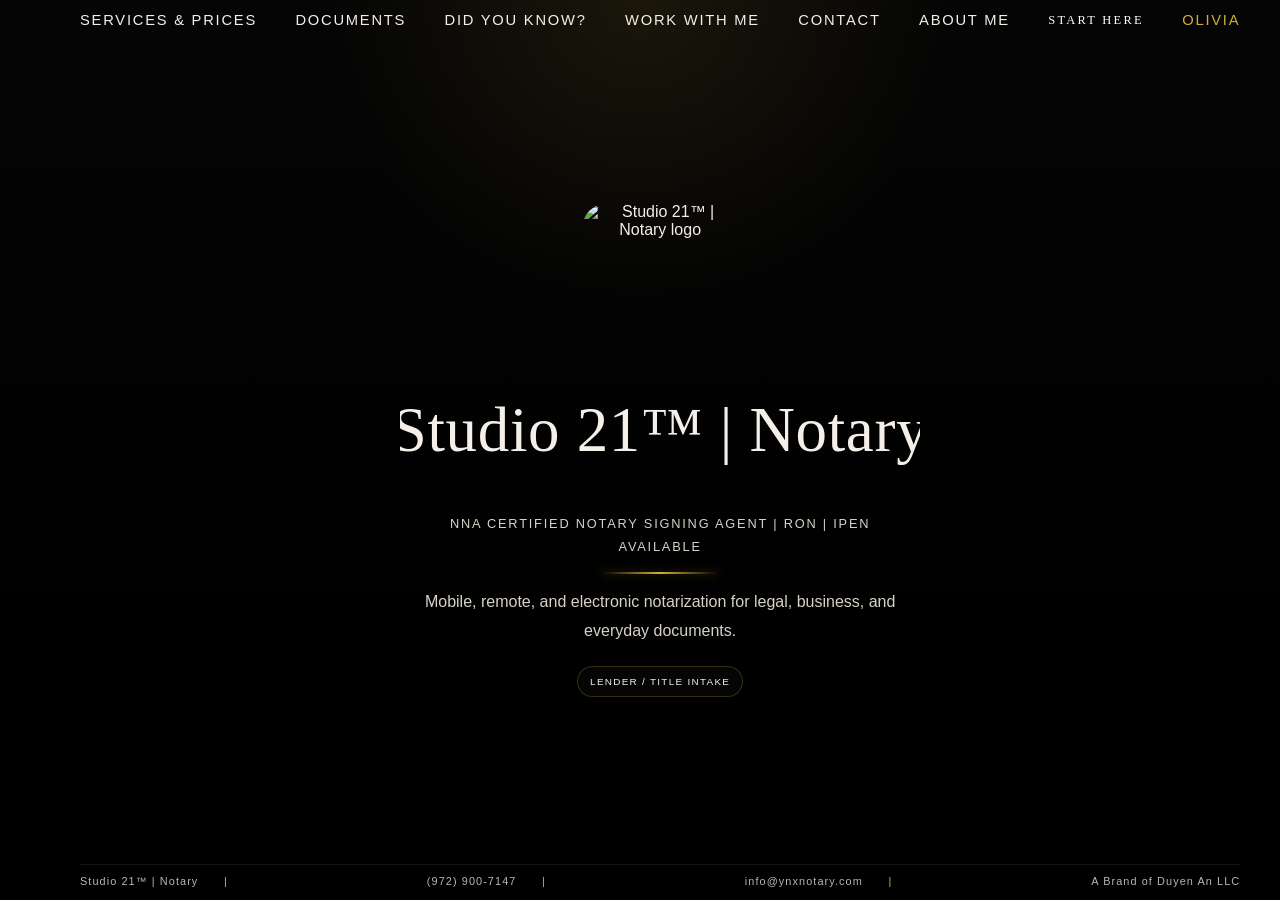
==== index.html @ adf969b1 "Update notary footer brand name" ====
﻿<!doctype html>
<html lang="en">
  <head>
    <meta charset="UTF-8" />
    <meta name="viewport" content="width=device-width, initial-scale=1.0" />
    <title>Studio 21&trade; | Notary</title>
    <meta
      name="description"
      content="Mobile, remote, and electronic notarization with polished signing support for clients, lenders, and title teams."
    />
    <link rel="stylesheet" href="styles.css" />
  </head>
  <body class="home-page">
    <div class="shell">
      <header class="topbar">
        <nav class="nav">
          <a href="services.html">Services & Prices</a>
          <a href="documents.html">Documents</a>
          <a href="did-you-know.html">Did You Know?</a>
          <a href="work-with-me.html">Work With Me</a>
          <a href="contact.html">Contact</a>
          <a href="about.html">About Me</a>
          <span class="nav-start-prompt">Start Here</span>
          <a class="nav-olivia" href="promo.html">Olivia</a>
        </nav></header>

      <main class="hero">
        <img class="brand-mark" src="logo.jpg" alt="Studio 21&trade; | Notary logo" />
        <section class="hero-copy">
          <img class="notary-wordmark" src="notary-studio-wordmark.svg" alt="Studio 21 trademark Notary" />
          <h1 class="sr-only">Studio 21&trade; | Notary</h1>
          <p class="subhead">NNA Certified Notary Signing Agent | RON | IPEN Available</p>
          <div class="divider"></div>
          <p class="intro-copy">
            Mobile, remote, and electronic notarization for legal, business, and everyday documents.
          </p>
          <div class="cta-row">
            <a class="cta" href="https://forms.gle/3WPpapCWvWPKJ8QJ6" target="_blank" rel="noreferrer">Lender / Title Intake</a>
          </div>
        </section>
      </main>

      <footer class="business-footer"><span>Studio 21&trade; | Notary</span><span>(972) 900-7147</span><span>info@ynxnotary.com</span><span>A Brand of Duyen An LLC</span></footer>
    </div>
  </body>
</html>
---- styles.css ----
:root {
  --bg: #040404;
  --panel: rgba(12, 12, 12, 0.92);
  --panel-soft: rgba(255, 255, 255, 0.02);
  --text: #f4efe8;
  --muted: #b8b0a4;
  --gold: #d4af37;
  --border: rgba(212, 175, 55, 0.24);
}

* {
  box-sizing: border-box;
}

html {
  scroll-behavior: smooth;
}

body {
  margin: 0;
  min-height: 100vh;
  font-family: Montserrat, Arial, sans-serif;
  color: var(--text);
  background:
    radial-gradient(circle at top, rgba(212, 175, 55, 0.1), transparent 28%),
    linear-gradient(180deg, #050505 0%, #000 72%);
}

a {
  color: inherit;
  text-decoration: none;
}

.shell {
  width: min(1120px, calc(100% - 40px));
  margin: 0 auto;
  padding: 28px 0 42px;
}

.home-page {
  height: 100vh;
  overflow: hidden;
}

.home-page .shell {
  height: 100vh;
  display: grid;
  grid-template-rows: auto 1fr auto;
  padding: 12px 0 12px;
}

.topbar {
  display: flex;
  justify-content: center;
  margin-bottom: 18px;
}

.nav {
  display: flex;
  flex-wrap: nowrap;
  justify-content: center;
  align-items: center;
  gap: clamp(22px, 3vw, 42px);
}

.nav-start-prompt {
  color: #fff;
  font-family: "Cinzel", Georgia, serif;
  font-size: 0.78rem;
  letter-spacing: 0.18em;
  text-transform: uppercase;
  white-space: nowrap;
  animation: startPromptGlow 5.5s ease-in-out infinite;
}

.pill,
.cta,
.card-cta {
  border: 1px solid var(--border);
  border-radius: 999px;
  padding: 9px 12px;
  font-size: 0.62rem;
  text-transform: uppercase;
  letter-spacing: 0.13em;
  color: var(--text);
  background: rgba(255, 255, 255, 0.02);
  transition: transform 0.2s ease, border-color 0.2s ease, color 0.2s ease;
}

.nav a {
  color: var(--text);
  font-size: 0.92rem;
  letter-spacing: 0.12em;
  text-transform: uppercase;
  white-space: nowrap;
  transition: color 0.35s ease;
}

.pill:hover,
.cta:hover,
.card-cta:hover {
  transform: translateY(-1px);
  border-color: rgba(212, 175, 55, 0.58);
  color: var(--gold);
}

.nav a:hover {
  color: var(--gold);
}

.nav a.nav-olivia {
  border: 0;
  background: transparent;
  color: var(--gold);
  box-shadow: none;
  animation: oliviaNavGlow 5.5s ease-in-out infinite;
}

.nav a.nav-olivia:hover {
  color: #f6efe6;
}

.hero {
  display: grid;
  gap: 16px;
  justify-items: center;
  text-align: center;
  align-content: center;
  padding: 0;
}

.brand-mark {
  width: 156px;
  height: 156px;
  object-fit: contain;
  border-radius: 26px;
  border: 0;
  background: transparent;
  padding: 0;
}

.notary-wordmark {
  display: block;
  width: min(520px, 86vw);
  height: auto;
}

.sr-only {
  position: absolute;
  width: 1px;
  height: 1px;
  padding: 0;
  margin: -1px;
  overflow: hidden;
  clip: rect(0, 0, 0, 0);
  white-space: nowrap;
  border: 0;
}

.eyebrow {
  margin: 0;
  color: var(--gold);
  font-size: 0.72rem;
  letter-spacing: 0.32em;
  text-transform: uppercase;
}

h1 {
  margin: 0;
  font-family: "Cinzel", Georgia, serif;
  font-size: clamp(2.8rem, 6vw, 5rem);
  font-weight: 400;
  line-height: 0.98;
  letter-spacing: 0.08em;
  color: var(--gold);
  text-transform: uppercase;
}

.subhead {
  margin: 0;
  font-size: 0.8rem;
  letter-spacing: 0.14em;
  text-transform: uppercase;
  color: var(--muted);
}

.divider {
  width: 118px;
  height: 2px;
  background: linear-gradient(90deg, transparent, var(--gold), transparent);
  box-shadow: 0 0 10px rgba(212, 175, 55, 0.35);
}

.hero-copy {
  display: grid;
  gap: 14px;
  justify-items: center;
}

.hero-copy p,
.intro-copy {
  margin: 0;
  color: #d7d1c8;
  line-height: 1.8;
  max-width: 60ch;
}

.cta-row,
.quick-links {
  display: flex;
  flex-wrap: wrap;
  justify-content: center;
  gap: 12px;
  margin-top: 6px;
}

.cta.primary {
  background: rgba(212, 175, 55, 0.14);
}

.cta.start {
  border-color: rgba(212, 175, 55, 0.72);
  background: rgba(212, 175, 55, 0.18);
  color: var(--gold);
  box-shadow: 0 0 18px rgba(212, 175, 55, 0.12);
}

.cards,
.grid-2,
.grid-3,
.stack {
  display: grid;
  gap: 18px;
}

.cards {
  grid-template-columns: repeat(auto-fit, minmax(220px, 1fr));
  margin-top: 30px;
  width: 100%;
}

.grid-2 {
  grid-template-columns: repeat(auto-fit, minmax(280px, 1fr));
}

.grid-3 {
  grid-template-columns: repeat(auto-fit, minmax(240px, 1fr));
}

.section {
  margin-top: 34px;
  padding: 28px;
  border: 1px solid rgba(255, 255, 255, 0.08);
  border-radius: 24px;
  background: var(--panel);
  box-shadow: 0 18px 42px rgba(0, 0, 0, 0.28);
}

.section h2,
.card h2,
.mini h3 {
  margin: 0 0 10px;
  font-family: "Cinzel", Georgia, serif;
  color: var(--gold);
  text-transform: uppercase;
  letter-spacing: 0.18em;
  font-weight: 500;
}

.section h2 {
  font-size: 1rem;
}

.section h3,
.card h3,
.mini h4 {
  margin: 0 0 8px;
  color: #efe8dd;
  font-size: 0.95rem;
  letter-spacing: 0.06em;
}

.section p,
.section li,
.card p,
.mini p,
.mini li,
.page-copy,
.page-copy li {
  color: var(--muted);
  line-height: 1.75;
}

.card,
.mini {
  border: 1px solid rgba(255, 255, 255, 0.08);
  border-radius: 20px;
  background: var(--panel-soft);
  padding: 22px;
}

.page-title {
  margin: 0 0 10px;
  text-align: center;
  font-family: "Cinzel", Georgia, serif;
  color: var(--gold);
  text-transform: uppercase;
  letter-spacing: 0.18em;
  font-size: clamp(1.8rem, 4vw, 3rem);
  font-weight: 500;
}

.page-subtitle {
  margin: 0;
  text-align: center;
  color: var(--muted);
  letter-spacing: 0.14em;
  text-transform: uppercase;
  font-size: 0.82rem;
}

.page-copy {
  max-width: 940px;
  margin: 0 auto;
}

.note {
  color: #d7d1c8;
  font-style: italic;
}

.split-toggle {
  display: flex;
  justify-content: center;
  align-items: center;
  gap: 12px;
  margin-bottom: 18px;
  flex-wrap: wrap;
}

.toggle-link {
  color: var(--muted);
  text-transform: uppercase;
  letter-spacing: 0.16em;
  font-size: 0.88rem;
}

.toggle-link.active {
  color: var(--gold);
  text-decoration: underline;
}

.center-list {
  list-style: none;
  padding-left: 0;
  text-align: center;
}

.callout-line {
  color: #d7d1c8;
}

.back-link {
  position: fixed;
  top: 24px;
  left: 24px;
  z-index: 5;
  color: rgba(244, 239, 232, 0.68);
  font-size: 0.72rem;
  letter-spacing: 0.24em;
  text-transform: uppercase;
}

.promo-page-body,
.olivia-page-body {
  min-height: 100vh;
  overflow-x: hidden;
}

.promo-gate-page {
  min-height: 100vh;
  display: grid;
  place-items: center;
  padding: 32px;
  background:
    radial-gradient(circle at 50% 25%, rgba(255, 182, 213, 0.22), transparent 34%),
    linear-gradient(135deg, #16080f, #050505 62%);
}

.promo-gate-card {
  width: min(560px, 100%);
  padding: clamp(28px, 5vw, 48px);
  border: 1px solid rgba(255, 255, 255, 0.1);
  border-radius: 28px;
  background: rgba(10, 10, 10, 0.76);
  box-shadow: 0 30px 90px rgba(0, 0, 0, 0.45);
  text-align: center;
  backdrop-filter: blur(18px);
}

.promo-gate-card h1 {
  font-size: clamp(2.4rem, 8vw, 4.8rem);
}

.promo-gate-card p {
  color: var(--muted);
  line-height: 1.7;
}

.promo-form {
  display: grid;
  gap: 12px;
  margin-top: 26px;
}

.promo-form input {
  width: 100%;
  border: 1px solid rgba(255, 255, 255, 0.18);
  border-radius: 999px;
  padding: 15px 18px;
  background: rgba(255, 255, 255, 0.06);
  color: var(--text);
  font-size: 1rem;
  text-align: center;
  outline: none;
}

.promo-form button {
  border: 1px solid rgba(212, 175, 55, 0.4);
  border-radius: 999px;
  padding: 15px 20px;
  background: rgba(212, 175, 55, 0.18);
  color: var(--text);
  font-size: 0.78rem;
  letter-spacing: 0.18em;
  text-transform: uppercase;
  cursor: pointer;
}

.promo-message {
  min-height: 28px;
  margin: 18px 0 0;
  color: #ffdbe8 !important;
}

.olivia-landing {
  position: relative;
  min-height: 100vh;
  overflow: hidden;
  display: grid;
  align-content: center;
  gap: 24px;
  padding: 9vh 24px;
  background:
    radial-gradient(circle at 22% 16%, rgba(255, 182, 213, 0.38), transparent 22%),
    radial-gradient(circle at 78% 12%, rgba(186, 245, 224, 0.26), transparent 24%),
    linear-gradient(135deg, #fff6fb, #ffffff 48%, #effaf5);
  color: #181114;
}

.olivia-glitter-field {
  position: fixed;
  inset: 0;
  overflow: hidden;
  pointer-events: none;
  z-index: 6;
  mix-blend-mode: normal;
}

.glitter-curtain,
.glitter-curtain-alt {
  position: absolute;
  inset: -10%;
  opacity: 0;
  background:
    radial-gradient(circle at 12% 18%, rgba(255, 238, 170, 0.9) 0 2px, transparent 3px),
    radial-gradient(circle at 22% 74%, rgba(255, 182, 213, 0.8) 0 2px, transparent 3px),
    radial-gradient(circle at 34% 42%, rgba(215, 255, 242, 0.75) 0 2px, transparent 3px),
    radial-gradient(circle at 48% 20%, rgba(255, 238, 170, 0.85) 0 2px, transparent 3px),
    radial-gradient(circle at 63% 68%, rgba(255, 182, 213, 0.8) 0 2px, transparent 3px),
    radial-gradient(circle at 76% 34%, rgba(255, 238, 170, 0.8) 0 2px, transparent 3px),
    radial-gradient(circle at 90% 82%, rgba(215, 255, 242, 0.7) 0 2px, transparent 3px);
  background-size: 220px 220px;
  filter: drop-shadow(0 0 10px rgba(255, 238, 170, 0.65));
  animation: glitterCurtain 6.5s ease-in-out both;
}

.glitter-curtain-alt {
  background-size: 170px 170px;
  animation-delay: 0.35s;
  animation-duration: 7.5s;
  transform: rotate(8deg);
}

.fairy-sweep {
  position: absolute;
  left: -16vw;
  top: 54vh;
  z-index: 8;
  width: 220px;
  height: 220px;
  display: grid;
  place-items: center;
  border-radius: 50%;
  color: #fff7c8;
  font-size: 9rem;
  text-shadow:
    0 0 20px rgba(255, 238, 170, 0.95),
    0 0 56px rgba(255, 182, 213, 0.82);
  animation: fairySweep 3.2s ease-in-out both;
}

.fairy-sweep::after {
  content: "";
  position: absolute;
  right: 55%;
  width: 72vw;
  height: 90px;
  border-radius: 999px;
  background: linear-gradient(90deg, transparent, rgba(255, 238, 170, 0.82), rgba(255, 182, 213, 0.44));
  filter: blur(16px);
}

.dust {
  position: absolute;
  z-index: 9;
  width: 24px;
  height: 24px;
  border-radius: 999px;
  background: #fff3a8;
  box-shadow:
    0 0 18px rgba(255, 255, 255, 0.95),
    0 0 34px rgba(255, 238, 170, 0.92),
    0 0 68px rgba(255, 182, 213, 0.82);
  opacity: 0;
  animation: glitterBurst 4.2s ease-out both;
}

.dust:nth-child(3n) {
  background: #ffc8dc;
}

.dust:nth-child(4n) {
  background: #d7fff2;
}

.dust:nth-child(5n) {
  width: 34px;
  height: 34px;
  clip-path: polygon(50% 0, 62% 36%, 100% 50%, 62% 64%, 50% 100%, 38% 64%, 0 50%, 38% 36%);
}

.dust-1 { left: 50%; top: 48%; --x: -38vw; --y: -31vh; animation-delay: 0.18s; }
.dust-2 { left: 50%; top: 48%; --x: -24vw; --y: -42vh; animation-delay: 0.21s; }
.dust-3 { left: 50%; top: 48%; --x: -8vw; --y: -36vh; animation-delay: 0.24s; }
.dust-4 { left: 50%; top: 48%; --x: 14vw; --y: -40vh; animation-delay: 0.27s; }
.dust-5 { left: 50%; top: 48%; --x: 34vw; --y: -26vh; animation-delay: 0.3s; }
.dust-6 { left: 50%; top: 48%; --x: 42vw; --y: -6vh; animation-delay: 0.33s; }
.dust-7 { left: 50%; top: 48%; --x: 30vw; --y: 20vh; animation-delay: 0.36s; }
.dust-8 { left: 50%; top: 48%; --x: 8vw; --y: 34vh; animation-delay: 0.39s; }
.dust-9 { left: 50%; top: 48%; --x: -18vw; --y: 30vh; animation-delay: 0.42s; }
.dust-10 { left: 50%; top: 48%; --x: -38vw; --y: 12vh; animation-delay: 0.45s; }
.dust-11 { left: 20%; top: -8%; --x: 10vw; --y: 112vh; animation-delay: 0.8s; animation-duration: 7s; }
.dust-12 { left: 34%; top: -8%; --x: -4vw; --y: 115vh; animation-delay: 1.1s; animation-duration: 7.6s; }
.dust-13 { left: 52%; top: -8%; --x: 8vw; --y: 118vh; animation-delay: 0.95s; animation-duration: 7.2s; }
.dust-14 { left: 68%; top: -8%; --x: -8vw; --y: 116vh; animation-delay: 1.3s; animation-duration: 8s; }
.dust-15 { left: 82%; top: -8%; --x: 4vw; --y: 120vh; animation-delay: 1.5s; animation-duration: 8.2s; }
.dust-16 { left: 8%; top: -8%; --x: 14vw; --y: 114vh; animation-delay: 1.7s; animation-duration: 8.5s; }
.dust-17 { left: 50%; top: 48%; --x: -46vw; --y: -2vh; animation-delay: 0.48s; }
.dust-18 { left: 50%; top: 48%; --x: -30vw; --y: -18vh; animation-delay: 0.51s; }
.dust-19 { left: 50%; top: 48%; --x: -14vw; --y: -8vh; animation-delay: 0.54s; }
.dust-20 { left: 50%; top: 48%; --x: 2vw; --y: -24vh; animation-delay: 0.57s; }
.dust-21 { left: 50%; top: 48%; --x: 20vw; --y: -14vh; animation-delay: 0.6s; }
.dust-22 { left: 50%; top: 48%; --x: 44vw; --y: 16vh; animation-delay: 0.63s; }
.dust-23 { left: 50%; top: 48%; --x: 22vw; --y: 40vh; animation-delay: 0.66s; }
.dust-24 { left: 50%; top: 48%; --x: -4vw; --y: 46vh; animation-delay: 0.69s; }
.dust-25 { left: 50%; top: 48%; --x: -28vw; --y: 44vh; animation-delay: 0.72s; }
.dust-26 { left: 50%; top: 48%; --x: -50vw; --y: 28vh; animation-delay: 0.75s; }
.dust-27 { left: 14%; top: -8%; --x: 20vw; --y: 116vh; animation-delay: 2s; animation-duration: 9s; }
.dust-28 { left: 28%; top: -8%; --x: 10vw; --y: 118vh; animation-delay: 2.2s; animation-duration: 9.2s; }
.dust-29 { left: 42%; top: -8%; --x: -8vw; --y: 120vh; animation-delay: 2.4s; animation-duration: 9.4s; }
.dust-30 { left: 56%; top: -8%; --x: 12vw; --y: 122vh; animation-delay: 2.1s; animation-duration: 9.5s; }
.dust-31 { left: 70%; top: -8%; --x: -12vw; --y: 119vh; animation-delay: 2.35s; animation-duration: 9.7s; }
.dust-32 { left: 86%; top: -8%; --x: -20vw; --y: 116vh; animation-delay: 2.55s; animation-duration: 9.8s; }
.dust-33 { left: 6%; top: 35%; --x: 86vw; --y: -12vh; animation-delay: 1.1s; animation-duration: 6.8s; }
.dust-34 { left: 3%; top: 58%; --x: 92vw; --y: 16vh; animation-delay: 1.35s; animation-duration: 7.2s; }
.dust-35 { left: 95%; top: 26%; --x: -90vw; --y: 22vh; animation-delay: 1.6s; animation-duration: 7.4s; }
.dust-36 { left: 96%; top: 72%; --x: -88vw; --y: -20vh; animation-delay: 1.85s; animation-duration: 7.6s; }

.glitter-shard {
  position: fixed;
  left: 50%;
  top: 52%;
  z-index: 10;
  width: 52px;
  height: 18px;
  border-radius: 999px;
  background: linear-gradient(90deg, #fff, #ffe88f, #ffb8d0);
  box-shadow:
    0 0 24px rgba(255, 238, 170, 0.9),
    0 0 58px rgba(255, 182, 213, 0.72);
  opacity: 0;
  animation: shardThrow 2.5s ease-out both;
}

.shard-1 { --x: -44vw; --y: -34vh; --r: 220deg; animation-delay: 0.18s; }
.shard-2 { --x: -26vw; --y: -48vh; --r: 320deg; animation-delay: 0.22s; }
.shard-3 { --x: 2vw; --y: -44vh; --r: 180deg; animation-delay: 0.26s; }
.shard-4 { --x: 28vw; --y: -36vh; --r: 280deg; animation-delay: 0.3s; }
.shard-5 { --x: 48vw; --y: -8vh; --r: 210deg; animation-delay: 0.34s; }
.shard-6 { --x: 40vw; --y: 26vh; --r: 360deg; animation-delay: 0.38s; }
.shard-7 { --x: 8vw; --y: 42vh; --r: 260deg; animation-delay: 0.42s; }
.shard-8 { --x: -24vw; --y: 38vh; --r: 330deg; animation-delay: 0.46s; }
.shard-9 { --x: -50vw; --y: 14vh; --r: 230deg; animation-delay: 0.5s; }
.shard-10 { --x: 0vw; --y: 0vh; --r: 180deg; width: 90px; height: 90px; border-radius: 50%; animation-delay: 0.12s; }

.glitter-flash {
  position: fixed;
  inset: 0;
  z-index: 7;
  opacity: 0;
  background:
    radial-gradient(circle at 50% 50%, rgba(255, 255, 255, 0.72), transparent 18%),
    radial-gradient(circle at 50% 50%, rgba(255, 238, 170, 0.48), transparent 36%);
  animation: glitterFlash 1.45s ease-out both;
}

.olivia-card {
  position: relative;
  z-index: 1;
  width: min(980px, 100%);
  margin: 0 auto;
  padding: clamp(28px, 5vw, 58px);
  border: 1px solid rgba(255, 182, 213, 0.52);
  border-radius: 34px;
  background: rgba(255, 255, 255, 0.86);
  box-shadow: 0 28px 90px rgba(92, 34, 52, 0.18);
  text-align: center;
  backdrop-filter: blur(16px);
  animation: cardFloatIn 0.8s ease both;
}

.olivia-logo {
  width: min(150px, 38vw);
  height: auto;
  display: block;
  margin: 0 auto 20px;
  border-radius: 22px;
  box-shadow: 0 18px 38px rgba(92, 34, 52, 0.18);
}

.olivia-pill {
  display: inline-flex;
  margin: 0 0 18px;
  border-radius: 999px;
  padding: 10px 16px;
  background: #ffe5ef;
  color: #6f1736;
  font-size: 0.82rem;
  font-weight: 700;
}

.olivia-card h1 {
  max-width: 820px;
  margin: 0 auto;
  color: #1d1518;
  font-size: clamp(2.6rem, 7vw, 5.8rem);
  letter-spacing: -0.04em;
  line-height: 0.98;
  text-transform: none;
}

.olivia-copy {
  max-width: 760px;
  margin: 24px auto 0;
  color: #5f5559;
  font-size: clamp(1rem, 2vw, 1.24rem);
  line-height: 1.75;
}

.olivia-actions {
  display: grid;
  justify-content: center;
  justify-items: center;
  gap: 14px;
  margin-top: 34px;
}

.olivia-request-button {
  display: inline-flex;
  align-items: center;
  justify-content: center;
  min-width: min(100%, 390px);
  border: 0;
  border-radius: 999px;
  padding: 20px 34px;
  background:
    linear-gradient(135deg, #191316, #7d2449 52%, #191316);
  color: #fff;
  box-shadow:
    0 20px 46px rgba(125, 36, 73, 0.32),
    0 0 34px rgba(255, 182, 213, 0.38);
  font-size: clamp(0.98rem, 2.2vw, 1.2rem);
  font-weight: 800;
  letter-spacing: 0.14em;
  text-transform: uppercase;
  transition:
    transform 0.24s ease,
    box-shadow 0.24s ease,
    filter 0.24s ease;
}

.olivia-request-button:hover {
  transform: translateY(-3px) scale(1.02);
  filter: brightness(1.06);
  box-shadow:
    0 26px 58px rgba(125, 36, 73, 0.4),
    0 0 48px rgba(255, 182, 213, 0.5);
}

.olivia-secondary-link {
  color: rgba(33, 25, 28, 0.62);
  font-size: 0.76rem;
  font-weight: 700;
  letter-spacing: 0.16em;
  text-transform: uppercase;
  text-decoration: underline;
  text-decoration-color: rgba(125, 36, 73, 0.28);
  text-underline-offset: 5px;
}

.olivia-secondary-link:hover {
  color: #7d2449;
}

.olivia-note {
  max-width: 760px;
  margin: 28px auto 0;
  border: 1px solid rgba(170, 114, 35, 0.24);
  border-radius: 24px;
  padding: 16px 18px;
  background: #fff8df;
  color: #735927;
  line-height: 1.55;
}

.olivia-ideas {
  position: relative;
  z-index: 1;
  width: min(1120px, 100%);
  margin: 0 auto;
  display: grid;
  grid-template-columns: repeat(3, minmax(0, 1fr));
  gap: 18px;
}

.olivia-ideas article {
  border: 1px solid rgba(255, 182, 213, 0.42);
  border-radius: 24px;
  min-height: 178px;
  padding: 24px;
  background: rgba(255, 255, 255, 0.76);
  box-shadow: 0 16px 38px rgba(92, 34, 52, 0.1);
}

.olivia-ideas h2 {
  margin: 0 0 10px;
  color: #2a1f23;
  font-family: Georgia, serif;
  font-size: 1.15rem;
}

.olivia-ideas p {
  margin: 0;
  color: #665a5e;
  line-height: 1.6;
}

.olivia-choice-list {
  margin: 0;
  padding-left: 1.1rem;
  color: #665a5e;
  line-height: 1.7;
}

.olivia-footer {
  position: relative;
  z-index: 2;
  color: rgba(33, 25, 28, 0.62);
}

@keyframes fairySweep {
  0% {
    opacity: 0;
    transform: translate(0, 0) rotate(-18deg) scale(0.55);
  }
  18% {
    opacity: 1;
  }
  82% {
    opacity: 1;
  }
  100% {
    opacity: 0;
    transform: translate(128vw, -70vh) rotate(10deg) scale(1.35);
  }
}

@keyframes glitterBurst {
  0% {
    opacity: 0;
    transform: translate(0, 0) scale(0) rotate(0deg);
  }
  14% {
    opacity: 1;
    transform: translate(calc(var(--x) * 0.18), calc(var(--y) * 0.18)) scale(2.1) rotate(80deg);
  }
  42% {
    opacity: 1;
    transform: translate(calc(var(--x) * 0.72), calc(var(--y) * 0.72)) scale(1.35) rotate(220deg);
  }
  100% {
    opacity: 0;
    transform: translate(var(--x), var(--y)) scale(0.45) rotate(420deg);
  }
}

@keyframes shardThrow {
  0% {
    opacity: 0;
    transform: translate(0, 0) rotate(0deg) scale(0.1);
  }
  12% {
    opacity: 1;
    transform: translate(calc(var(--x) * 0.16), calc(var(--y) * 0.16)) rotate(60deg) scale(2.4);
  }
  52% {
    opacity: 1;
    transform: translate(calc(var(--x) * 0.72), calc(var(--y) * 0.72)) rotate(var(--r)) scale(1.2);
  }
  100% {
    opacity: 0;
    transform: translate(var(--x), var(--y)) rotate(var(--r)) scale(0.4);
  }
}

@keyframes glitterFlash {
  0% {
    opacity: 0;
    transform: scale(0.2);
  }
  18% {
    opacity: 0.9;
    transform: scale(1);
  }
  100% {
    opacity: 0;
    transform: scale(1.55);
  }
}

@keyframes glitterCurtain {
  0% {
    opacity: 0;
    transform: translateY(-8vh) scale(0.98);
  }
  16% {
    opacity: 1;
  }
  72% {
    opacity: 0.78;
  }
  100% {
    opacity: 0;
    transform: translateY(18vh) scale(1.04);
  }
}

@keyframes cardFloatIn {
  from {
    opacity: 0;
    transform: translateY(26px) scale(0.98);
  }
  to {
    opacity: 1;
    transform: translateY(0) scale(1);
  }
}

footer {
  margin-top: 10px;
  padding: 10px 0 0;
  border-top: 1px solid rgba(255, 255, 255, 0.08);
  color: rgba(244, 239, 232, 0.76);
  font-size: 0.68rem;
  text-align: center;
}

.business-footer {
  display: flex;
  flex-wrap: nowrap;
  justify-content: space-between;
  align-items: center;
  gap: 0;
  width: 100%;
  letter-spacing: 0.1em;
  color: rgba(244, 239, 232, 0.76);
  line-height: 1.2;
  white-space: nowrap;
}

.business-footer span:not(:last-child)::after {
  content: "|";
  margin: 0 clamp(12px, 2vw, 26px);
  color: var(--gold);
}

.scroll-rail {
  position: fixed;
  right: 18px;
  top: 50%;
  z-index: 30;
  display: grid;
  gap: 10px;
  transform: translateY(-50%);
}

.scroll-rail a {
  display: grid;
  place-items: center;
  width: 42px;
  height: 42px;
  border: 1px solid rgba(212, 175, 55, 0.35);
  border-radius: 999px;
  background: rgba(0, 0, 0, 0.46);
  color: #fff;
  font-size: 1.05rem;
  box-shadow: 0 0 18px rgba(212, 175, 55, 0.12);
  backdrop-filter: blur(10px);
}

.scroll-rail a:hover {
  border-color: rgba(255, 255, 255, 0.72);
  color: var(--gold);
}

.policy-table-wrap {
  overflow-x: auto;
  margin: 14px auto 16px;
}

.policy-table {
  width: 100%;
  min-width: 560px;
  border-collapse: collapse;
  text-align: left;
}

.policy-table th,
.policy-table td {
  border: 1px solid rgba(255, 255, 255, 0.12);
  padding: 12px 14px;
}

.policy-table th {
  color: var(--gold);
  background: rgba(255, 255, 255, 0.04);
  text-transform: uppercase;
  letter-spacing: 0.12em;
  font-size: 0.74rem;
}

.policy-table td {
  color: #d8d1c6;
}

.did-page .mini strong {
  color: #fff;
  text-shadow:
    0 0 10px rgba(255, 255, 255, 0.22),
    0 0 18px rgba(212, 175, 55, 0.22);
  animation: didStrongGlow 4.2s ease-in-out infinite;
}

.contact-card {
  text-align: center;
}

.contact-card a {
  color: #efe8dd;
}

.contact-form {
  display: grid;
  gap: 14px;
  max-width: 560px;
  margin: 18px auto 0;
}

.contact-form input,
.contact-form textarea {
  width: 100%;
  border: 1px solid rgba(212, 175, 55, 0.26);
  border-radius: 16px;
  padding: 14px 16px;
  background: rgba(255, 255, 255, 0.04);
  color: var(--text);
  font: inherit;
  outline: none;
}

.contact-form textarea {
  min-height: 150px;
  resize: vertical;
}

.contact-form input:focus,
.contact-form textarea:focus {
  border-color: rgba(212, 175, 55, 0.68);
  box-shadow: 0 0 0 3px rgba(212, 175, 55, 0.12);
}

.contact-form button {
  border: 1px solid rgba(212, 175, 55, 0.55);
  border-radius: 999px;
  padding: 14px 18px;
  background: rgba(212, 175, 55, 0.18);
  color: var(--text);
  font-weight: 700;
  letter-spacing: 0.16em;
  text-transform: uppercase;
  cursor: pointer;
}

.contact-actions {
  margin-top: 18px;
}

@keyframes oliviaNavGlow {
  0%,
  100% {
    color: var(--gold);
    text-shadow:
      0 0 10px rgba(212, 175, 55, 0.35),
      0 0 18px rgba(212, 175, 55, 0.18);
  }

  50% {
    color: #f4efe8;
    text-shadow: none;
  }
}

@keyframes startPromptGlow {
  0%,
  100% {
    color: rgba(244, 239, 232, 0.86);
    text-shadow: none;
  }

  50% {
    color: var(--gold);
    text-shadow:
      0 0 10px rgba(212, 175, 55, 0.34),
      0 0 18px rgba(212, 175, 55, 0.18);
  }
}

@keyframes didStrongGlow {
  0%,
  100% {
    color: #fff;
    text-shadow:
      0 0 8px rgba(255, 255, 255, 0.16),
      0 0 14px rgba(212, 175, 55, 0.12);
  }

  50% {
    color: #fff7d6;
    text-shadow:
      0 0 14px rgba(255, 255, 255, 0.32),
      0 0 28px rgba(212, 175, 55, 0.34);
  }
}

.help-page .page-title,
.help-page .section h2,
.help-page .mini h2,
.help-page .mini h3 {
  font-family: Montserrat, Arial, sans-serif !important;
  text-transform: uppercase !important;
  letter-spacing: 0.16em !important;
  line-height: 1.22 !important;
  color: #c9ad68 !important;
  font-weight: 600 !important;
}

.help-page .page-title {
  font-size: clamp(1.9rem, 4vw, 3.2rem) !important;
}

.help-page .mini h2 {
  font-size: clamp(1rem, 2vw, 1.28rem) !important;
}

.help-page .section > section:not(.mini) h2 {
  font-size: clamp(1.35rem, 3vw, 2.15rem) !important;
}

.help-page .mini p[style*="Starting"] {
  font-family: Montserrat, Arial, sans-serif !important;
  color: #c9ad68 !important;
  letter-spacing: 0.15em !important;
  font-size: 0.82rem !important;
}

@media (max-width: 940px) {
  .nav {
    flex-wrap: wrap;
    justify-content: center;
  }

  .business-footer {
    flex-wrap: wrap;
    white-space: normal;
  }

  .business-footer span::after {
    display: none;
  }
}

@media (max-width: 720px) {
  .shell {
    width: min(100% - 28px, 1120px);
    padding-top: 18px;
  }

  .home-page {
    height: auto;
    min-height: 100vh;
    overflow-y: auto;
  }

  .home-page .shell {
    min-height: 100vh;
    height: auto;
    grid-template-rows: auto auto auto;
    gap: 18px;
  }

  .nav {
    gap: 9px;
  }

  .pill,
  .cta,
  .card-cta {
    padding: 8px 10px;
    font-size: 0.58rem;
    letter-spacing: 0.1em;
  }

  .nav-start-prompt {
    text-align: center;
    font-size: 0.58rem;
  }

  .nav a {
    font-size: 0.52rem;
    letter-spacing: 0.08em;
  }

  .hero {
    gap: 12px;
    padding: 8px 0;
  }

  .brand-mark {
    width: 104px;
    height: 104px;
  }

  h1 {
    font-size: clamp(2.35rem, 15vw, 4rem);
  }

  .subhead {
    font-size: 0.68rem;
    line-height: 1.55;
  }

  .intro-copy {
    font-size: 0.88rem;
  }

  .section {
    margin-top: 20px;
    padding: 20px 16px;
    border-radius: 20px;
  }

  .mini,
  .card {
    padding: 18px;
    border-radius: 18px;
  }

  .business-footer {
    gap: 5px;
    font-size: 0.62rem;
    letter-spacing: 0.04em;
    line-height: 1.45;
  }

  .scroll-rail {
    right: 10px;
  }

  .scroll-rail a {
    width: 34px;
    height: 34px;
  }

  .contact-form input,
  .contact-form textarea {
    border-radius: 12px;
  }
}

@media (max-width: 920px) {
  .olivia-ideas {
    grid-template-columns: repeat(2, minmax(0, 1fr));
  }
}

@media (max-width: 620px) {
  .olivia-ideas {
    grid-template-columns: 1fr;
  }
}
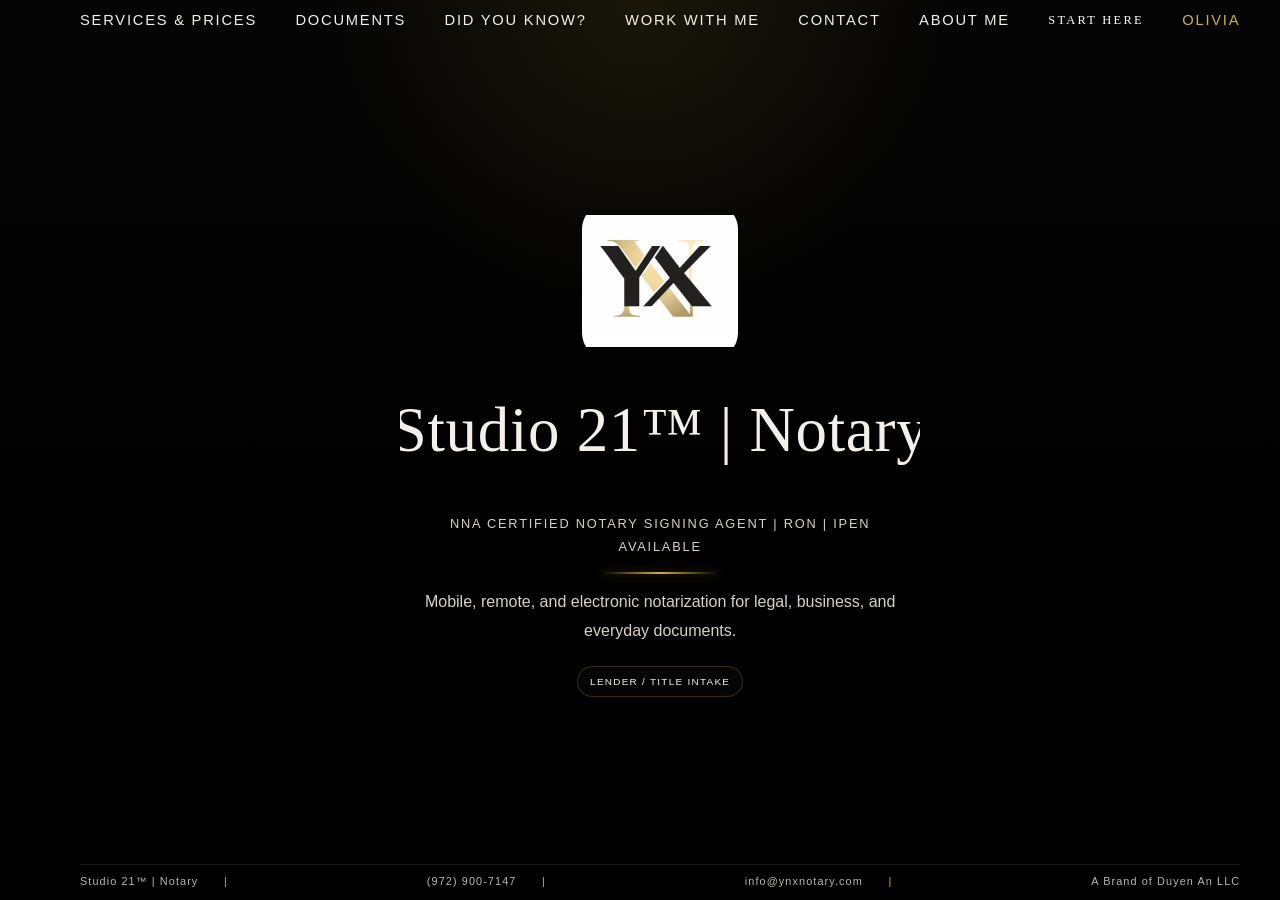
==== commit 7eeeb632: "Move notary site to Studio 21 subdomain" ====
--- a/index.html
+++ b/index.html
@@ -25,7 +25,7 @@
         </nav></header>
 
       <main class="hero">
-        <img class="brand-mark" src="logo.jpg" alt="Studio 21&trade; | Notary logo" />
+        <img class="brand-mark" src="logo2.jpg" alt="Studio 21&trade; | Notary logo" />
         <section class="hero-copy">
           <img class="notary-wordmark" src="notary-studio-wordmark.svg" alt="Studio 21 trademark Notary" />
           <h1 class="sr-only">Studio 21&trade; | Notary</h1>
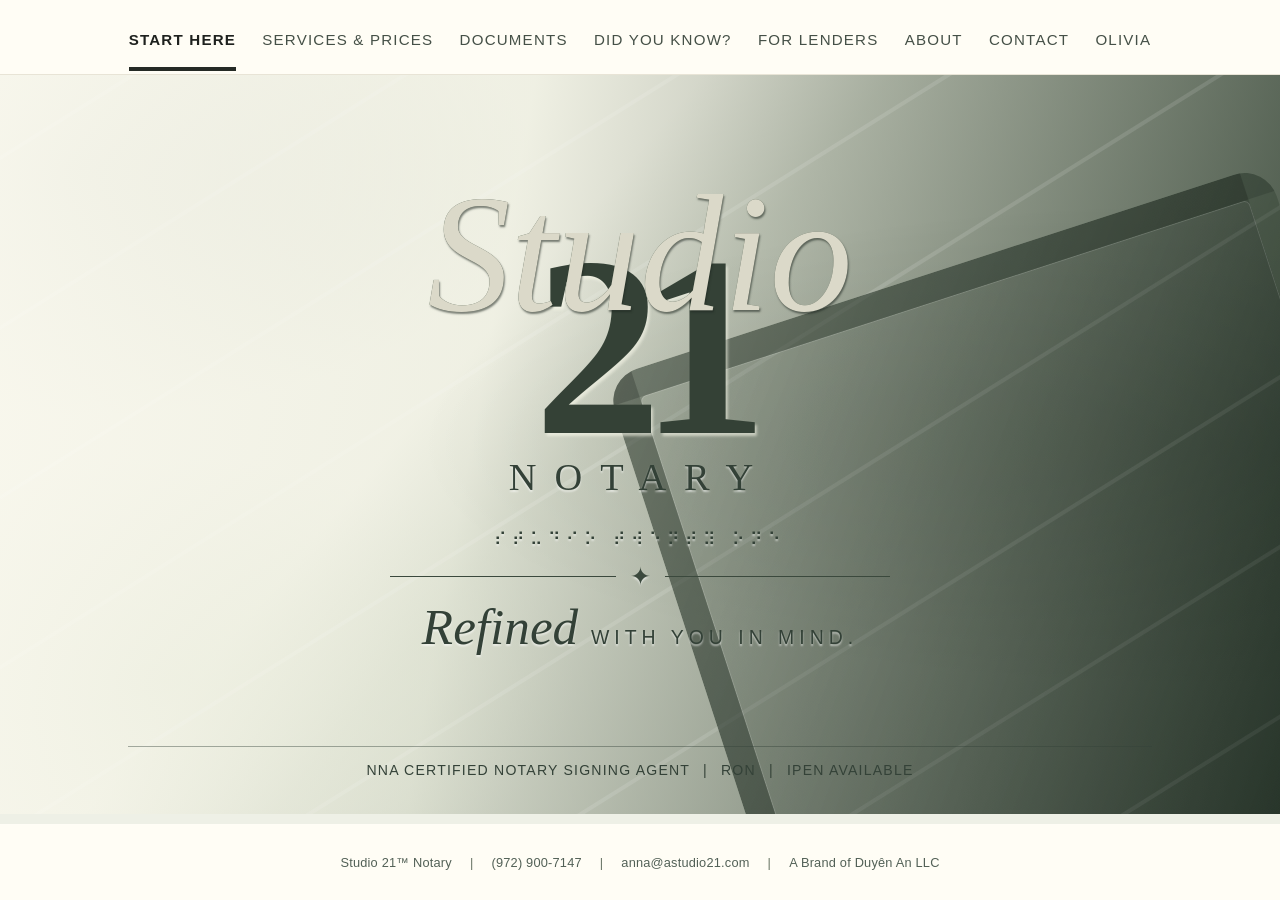
==== commit c8abcb05: "Match Notary landing to Studio 21 design" ====
--- a/index.html
+++ b/index.html
@@ -10,37 +10,33 @@
     />
     <link rel="stylesheet" href="styles.css" />
   </head>
-  <body class="home-page">
-    <div class="shell">
-      <header class="topbar">
-        <nav class="nav">
-          <a href="services.html">Services & Prices</a>
-          <a href="documents.html">Documents</a>
-          <a href="did-you-know.html">Did You Know?</a>
-          <a href="work-with-me.html">Work With Me</a>
-          <a href="contact.html">Contact</a>
-          <a href="about.html">About Me</a>
-          <span class="nav-start-prompt">Start Here</span>
-          <a class="nav-olivia" href="promo.html">Olivia</a>
-        </nav></header>
+  <body class="notary-landing">
+    <header class="notary-site-header">
+      <nav class="notary-nav" aria-label="Notary site navigation">
+        <a class="active" href="index.html">Start Here</a>
+        <a href="services.html">Services &amp; Prices</a>
+        <a href="documents.html">Documents</a>
+        <a href="did-you-know.html">Did You Know?</a>
+        <a href="work-with-me.html">For Lenders</a>
+        <a href="about.html">About</a>
+        <a href="contact.html">Contact</a>
+        <a href="olivia-experience.html">Olivia</a>
+      </nav>
+    </header>
 
-      <main class="hero">
-        <img class="brand-mark" src="logo2.jpg" alt="Studio 21&trade; | Notary logo" />
-        <section class="hero-copy">
-          <img class="notary-wordmark" src="notary-studio-wordmark.svg" alt="Studio 21 trademark Notary" />
-          <h1 class="sr-only">Studio 21&trade; | Notary</h1>
-          <p class="subhead">NNA Certified Notary Signing Agent | RON | IPEN Available</p>
-          <div class="divider"></div>
-          <p class="intro-copy">
-            Mobile, remote, and electronic notarization for legal, business, and everyday documents.
-          </p>
-          <div class="cta-row">
-            <a class="cta" href="https://forms.gle/3WPpapCWvWPKJ8QJ6" target="_blank" rel="noreferrer">Lender / Title Intake</a>
-          </div>
-        </section>
-      </main>
+    <main class="notary-hero">
+      <section class="notary-hero-mark" aria-label="Studio 21 Notary. Refined with you in mind.">
+        <p class="script-mark">Studio</p>
+        <p class="number-mark">21</p>
+        <p class="notary-mark">Notary</p>
+        <p class="braille-mark" aria-hidden="true">⠎⠞⠥⠙⠊⠕ ⠞⠺⠑⠝⠞⠽ ⠕⠝⠑</p>
+        <span class="hero-rule" aria-hidden="true">✦</span>
+        <p class="refined-mark">Refined <span>with you in mind.</span></p>
+        <h1 class="sr-only">Studio 21 Notary</h1>
+      </section>
+      <p class="notary-credentials">NNA Certified Notary Signing Agent <i>|</i> RON <i>|</i> IPEN Available</p>
+    </main>
 
-      <footer class="business-footer"><span>Studio 21&trade; | Notary</span><span>(972) 900-7147</span><span>info@ynxnotary.com</span><span>A Brand of Duyen An LLC</span></footer>
-    </div>
+    <footer class="notary-footer"><span>Studio 21™ Notary</span><i>|</i><span>(972) 900-7147</span><i>|</i><span>anna@astudio21.com</span><i>|</i><span>A Brand of Duyên An LLC</span></footer>
   </body>
 </html>
--- a/styles.css
+++ b/styles.css
@@ -1239,3 +1239,6 @@
     grid-template-columns: 1fr;
   }
 }
+
+/* Studio 21 Notary landing */
+.notary-landing{min-height:100vh;display:grid;grid-template-rows:auto 1fr auto;margin:0;background:#eef0e6;color:#324038;font-family:Arial,Helvetica,sans-serif;overflow:hidden}.notary-site-header{position:relative;z-index:2;background:#fffdf5;border-bottom:1px solid #e8e4d6}.notary-nav{display:flex;align-items:center;justify-content:center;gap:clamp(20px,2.05vw,36px);min-height:74px;padding:0 22px}.notary-nav a{position:relative;padding:27px 0 23px;color:#455047;font-size:clamp(11px,1.18vw,18px);font-weight:500;letter-spacing:1.2px;text-transform:uppercase;white-space:nowrap}.notary-nav a.active{color:#1e211e;font-weight:800}.notary-nav a.active::after{position:absolute;right:0;bottom:0;left:0;height:4px;background:#252a25;content:""}.notary-hero{position:relative;display:grid;min-height:0;place-items:center;overflow:hidden;background:linear-gradient(100deg,rgba(250,249,239,.92) 0%,rgba(242,244,232,.68) 38%,rgba(53,68,55,.77) 100%),radial-gradient(ellipse at 13% 82%,rgba(199,207,178,.68),transparent 26%),radial-gradient(ellipse at 6% 13%,rgba(86,102,79,.25),transparent 27%),linear-gradient(130deg,#e9e7d9 0 37%,#b2b9a4 47%,#465544 100%)}.notary-hero::before{position:absolute;inset:0;opacity:.37;background:repeating-linear-gradient(148deg,transparent 0 68px,rgba(255,255,255,.32) 69px 72px,transparent 73px 144px),radial-gradient(ellipse at 95% 50%,rgba(26,39,29,.42),transparent 46%);content:""}.notary-hero::after{position:absolute;right:-9vw;bottom:-18vh;width:50vw;height:74vh;transform:rotate(-18deg);border:28px solid rgba(45,57,46,.28);border-radius:34px;background:linear-gradient(130deg,rgba(72,88,72,.24),rgba(16,26,20,.5));box-shadow:inset 0 0 0 1px rgba(255,255,255,.14);content:""}.notary-hero-mark{position:relative;z-index:1;display:grid;justify-items:center;align-content:center;min-width:min(760px,88vw);padding-bottom:45px;color:#334137;text-align:center;text-shadow:0 2px 2px rgba(255,255,255,.56)}.script-mark{position:relative;z-index:2;margin:0 0 -70px;color:#dbd9c9;font-family:"Brush Script MT","Segoe Script",cursive;font-size:clamp(110px,13vw,232px);font-style:italic;line-height:.75;text-shadow:1px 2px 2px rgba(31,39,32,.56),0 0 0 #526052}.number-mark{margin:0;color:#344136;font-family:Didot,"Bodoni MT",Georgia,serif;font-size:clamp(190px,20vw,360px);font-weight:600;letter-spacing:-22px;line-height:.78;text-shadow:2px 3px 3px rgba(250,249,236,.58)}.notary-mark{margin:8px 0 0;font-family:Georgia,serif;font-size:clamp(29px,3vw,53px);letter-spacing:clamp(11px,1.4vw,24px);text-transform:uppercase}.braille-mark{margin:30px 0 12px;font-family:Arial,sans-serif;font-size:clamp(15px,1.35vw,23px);letter-spacing:6px}.hero-rule{display:flex;align-items:center;gap:14px;width:min(500px,65vw);color:#3b493d;font-size:25px}.hero-rule::before,.hero-rule::after{height:1px;flex:1;background:#3b493d;content:""}.refined-mark{margin:10px 0 0;font-family:"Brush Script MT","Segoe Script",cursive;font-size:clamp(34px,4vw,64px);font-style:italic;line-height:1}.refined-mark span{font-family:Arial,Helvetica,sans-serif;font-size:.38em;font-style:normal;font-weight:500;letter-spacing:5px;text-transform:uppercase}.notary-credentials{position:absolute;z-index:2;bottom:36px;left:10%;width:80%;margin:0;border-top:1px solid rgba(52,64,56,.42);padding-top:15px;color:#344238;font-size:clamp(11px,1.1vw,18px);letter-spacing:1.2px;text-align:center;text-transform:uppercase}.notary-credentials i,.notary-footer i{padding:0 8px;font-style:normal}.notary-footer{display:flex;align-items:center;justify-content:center;gap:10px;min-height:76px;padding:12px 20px;background:#fffdf5;color:#526056;font-size:clamp(10px,1vw,16px);letter-spacing:.2px;white-space:nowrap}.notary-footer i{color:#697465}@media(max-width:900px){.notary-landing{overflow:auto}.notary-nav{flex-wrap:wrap;gap:0 18px;padding:8px 14px}.notary-nav a{padding:10px 0;font-size:10px}.notary-hero{min-height:calc(100vh - 146px)}.notary-hero-mark{min-width:0;padding-bottom:76px}.notary-footer{flex-wrap:wrap;white-space:normal}.notary-credentials{bottom:18px}.notary-hero::after{width:70vw}}@media(max-width:520px){.notary-nav{justify-content:flex-start;gap:0 13px}.notary-nav a{font-size:8px;letter-spacing:.8px}.script-mark{margin-bottom:-45px}.number-mark{letter-spacing:-12px}.notary-mark{letter-spacing:8px}.braille-mark{letter-spacing:3px}.refined-mark span{letter-spacing:2px}.notary-footer{font-size:9px}}
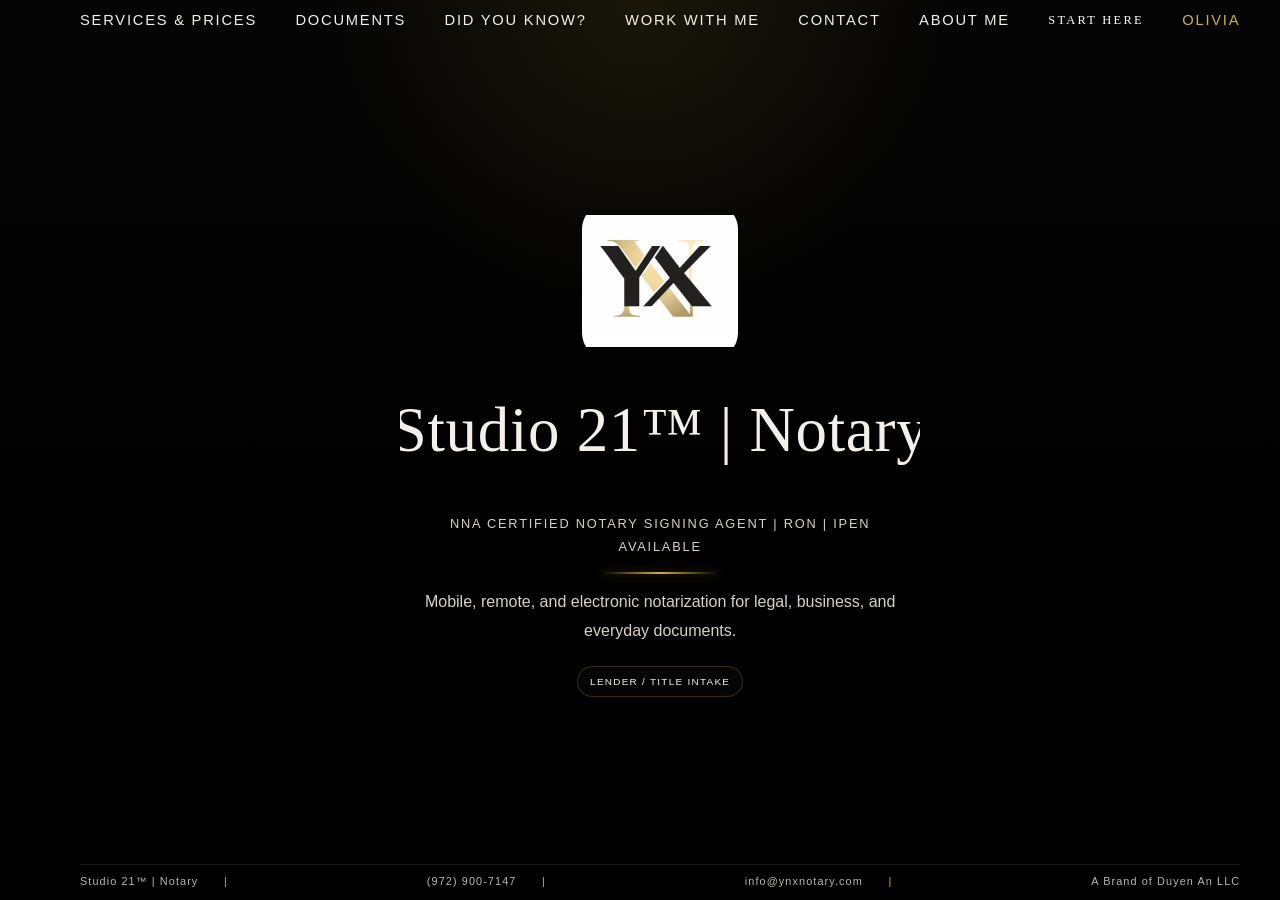
==== commit 199523af: "Revert "Match Notary landing to Studio 21 design" This reverts commit c8abcb05dc8abcfe2cd9770c237b6b" ====
--- a/index.html
+++ b/index.html
@@ -10,33 +10,37 @@
     />
     <link rel="stylesheet" href="styles.css" />
   </head>
-  <body class="notary-landing">
-    <header class="notary-site-header">
-      <nav class="notary-nav" aria-label="Notary site navigation">
-        <a class="active" href="index.html">Start Here</a>
-        <a href="services.html">Services &amp; Prices</a>
-        <a href="documents.html">Documents</a>
-        <a href="did-you-know.html">Did You Know?</a>
-        <a href="work-with-me.html">For Lenders</a>
-        <a href="about.html">About</a>
-        <a href="contact.html">Contact</a>
-        <a href="olivia-experience.html">Olivia</a>
-      </nav>
-    </header>
+  <body class="home-page">
+    <div class="shell">
+      <header class="topbar">
+        <nav class="nav">
+          <a href="services.html">Services & Prices</a>
+          <a href="documents.html">Documents</a>
+          <a href="did-you-know.html">Did You Know?</a>
+          <a href="work-with-me.html">Work With Me</a>
+          <a href="contact.html">Contact</a>
+          <a href="about.html">About Me</a>
+          <span class="nav-start-prompt">Start Here</span>
+          <a class="nav-olivia" href="promo.html">Olivia</a>
+        </nav></header>
 
-    <main class="notary-hero">
-      <section class="notary-hero-mark" aria-label="Studio 21 Notary. Refined with you in mind.">
-        <p class="script-mark">Studio</p>
-        <p class="number-mark">21</p>
-        <p class="notary-mark">Notary</p>
-        <p class="braille-mark" aria-hidden="true">⠎⠞⠥⠙⠊⠕ ⠞⠺⠑⠝⠞⠽ ⠕⠝⠑</p>
-        <span class="hero-rule" aria-hidden="true">✦</span>
-        <p class="refined-mark">Refined <span>with you in mind.</span></p>
-        <h1 class="sr-only">Studio 21 Notary</h1>
-      </section>
-      <p class="notary-credentials">NNA Certified Notary Signing Agent <i>|</i> RON <i>|</i> IPEN Available</p>
-    </main>
+      <main class="hero">
+        <img class="brand-mark" src="logo2.jpg" alt="Studio 21&trade; | Notary logo" />
+        <section class="hero-copy">
+          <img class="notary-wordmark" src="notary-studio-wordmark.svg" alt="Studio 21 trademark Notary" />
+          <h1 class="sr-only">Studio 21&trade; | Notary</h1>
+          <p class="subhead">NNA Certified Notary Signing Agent | RON | IPEN Available</p>
+          <div class="divider"></div>
+          <p class="intro-copy">
+            Mobile, remote, and electronic notarization for legal, business, and everyday documents.
+          </p>
+          <div class="cta-row">
+            <a class="cta" href="https://forms.gle/3WPpapCWvWPKJ8QJ6" target="_blank" rel="noreferrer">Lender / Title Intake</a>
+          </div>
+        </section>
+      </main>
 
-    <footer class="notary-footer"><span>Studio 21™ Notary</span><i>|</i><span>(972) 900-7147</span><i>|</i><span>anna@astudio21.com</span><i>|</i><span>A Brand of Duyên An LLC</span></footer>
+      <footer class="business-footer"><span>Studio 21&trade; | Notary</span><span>(972) 900-7147</span><span>info@ynxnotary.com</span><span>A Brand of Duyen An LLC</span></footer>
+    </div>
   </body>
 </html>
--- a/styles.css
+++ b/styles.css
@@ -1239,6 +1239,3 @@
     grid-template-columns: 1fr;
   }
 }
-
-/* Studio 21 Notary landing */
-.notary-landing{min-height:100vh;display:grid;grid-template-rows:auto 1fr auto;margin:0;background:#eef0e6;color:#324038;font-family:Arial,Helvetica,sans-serif;overflow:hidden}.notary-site-header{position:relative;z-index:2;background:#fffdf5;border-bottom:1px solid #e8e4d6}.notary-nav{display:flex;align-items:center;justify-content:center;gap:clamp(20px,2.05vw,36px);min-height:74px;padding:0 22px}.notary-nav a{position:relative;padding:27px 0 23px;color:#455047;font-size:clamp(11px,1.18vw,18px);font-weight:500;letter-spacing:1.2px;text-transform:uppercase;white-space:nowrap}.notary-nav a.active{color:#1e211e;font-weight:800}.notary-nav a.active::after{position:absolute;right:0;bottom:0;left:0;height:4px;background:#252a25;content:""}.notary-hero{position:relative;display:grid;min-height:0;place-items:center;overflow:hidden;background:linear-gradient(100deg,rgba(250,249,239,.92) 0%,rgba(242,244,232,.68) 38%,rgba(53,68,55,.77) 100%),radial-gradient(ellipse at 13% 82%,rgba(199,207,178,.68),transparent 26%),radial-gradient(ellipse at 6% 13%,rgba(86,102,79,.25),transparent 27%),linear-gradient(130deg,#e9e7d9 0 37%,#b2b9a4 47%,#465544 100%)}.notary-hero::before{position:absolute;inset:0;opacity:.37;background:repeating-linear-gradient(148deg,transparent 0 68px,rgba(255,255,255,.32) 69px 72px,transparent 73px 144px),radial-gradient(ellipse at 95% 50%,rgba(26,39,29,.42),transparent 46%);content:""}.notary-hero::after{position:absolute;right:-9vw;bottom:-18vh;width:50vw;height:74vh;transform:rotate(-18deg);border:28px solid rgba(45,57,46,.28);border-radius:34px;background:linear-gradient(130deg,rgba(72,88,72,.24),rgba(16,26,20,.5));box-shadow:inset 0 0 0 1px rgba(255,255,255,.14);content:""}.notary-hero-mark{position:relative;z-index:1;display:grid;justify-items:center;align-content:center;min-width:min(760px,88vw);padding-bottom:45px;color:#334137;text-align:center;text-shadow:0 2px 2px rgba(255,255,255,.56)}.script-mark{position:relative;z-index:2;margin:0 0 -70px;color:#dbd9c9;font-family:"Brush Script MT","Segoe Script",cursive;font-size:clamp(110px,13vw,232px);font-style:italic;line-height:.75;text-shadow:1px 2px 2px rgba(31,39,32,.56),0 0 0 #526052}.number-mark{margin:0;color:#344136;font-family:Didot,"Bodoni MT",Georgia,serif;font-size:clamp(190px,20vw,360px);font-weight:600;letter-spacing:-22px;line-height:.78;text-shadow:2px 3px 3px rgba(250,249,236,.58)}.notary-mark{margin:8px 0 0;font-family:Georgia,serif;font-size:clamp(29px,3vw,53px);letter-spacing:clamp(11px,1.4vw,24px);text-transform:uppercase}.braille-mark{margin:30px 0 12px;font-family:Arial,sans-serif;font-size:clamp(15px,1.35vw,23px);letter-spacing:6px}.hero-rule{display:flex;align-items:center;gap:14px;width:min(500px,65vw);color:#3b493d;font-size:25px}.hero-rule::before,.hero-rule::after{height:1px;flex:1;background:#3b493d;content:""}.refined-mark{margin:10px 0 0;font-family:"Brush Script MT","Segoe Script",cursive;font-size:clamp(34px,4vw,64px);font-style:italic;line-height:1}.refined-mark span{font-family:Arial,Helvetica,sans-serif;font-size:.38em;font-style:normal;font-weight:500;letter-spacing:5px;text-transform:uppercase}.notary-credentials{position:absolute;z-index:2;bottom:36px;left:10%;width:80%;margin:0;border-top:1px solid rgba(52,64,56,.42);padding-top:15px;color:#344238;font-size:clamp(11px,1.1vw,18px);letter-spacing:1.2px;text-align:center;text-transform:uppercase}.notary-credentials i,.notary-footer i{padding:0 8px;font-style:normal}.notary-footer{display:flex;align-items:center;justify-content:center;gap:10px;min-height:76px;padding:12px 20px;background:#fffdf5;color:#526056;font-size:clamp(10px,1vw,16px);letter-spacing:.2px;white-space:nowrap}.notary-footer i{color:#697465}@media(max-width:900px){.notary-landing{overflow:auto}.notary-nav{flex-wrap:wrap;gap:0 18px;padding:8px 14px}.notary-nav a{padding:10px 0;font-size:10px}.notary-hero{min-height:calc(100vh - 146px)}.notary-hero-mark{min-width:0;padding-bottom:76px}.notary-footer{flex-wrap:wrap;white-space:normal}.notary-credentials{bottom:18px}.notary-hero::after{width:70vw}}@media(max-width:520px){.notary-nav{justify-content:flex-start;gap:0 13px}.notary-nav a{font-size:8px;letter-spacing:.8px}.script-mark{margin-bottom:-45px}.number-mark{letter-spacing:-12px}.notary-mark{letter-spacing:8px}.braille-mark{letter-spacing:3px}.refined-mark span{letter-spacing:2px}.notary-footer{font-size:9px}}
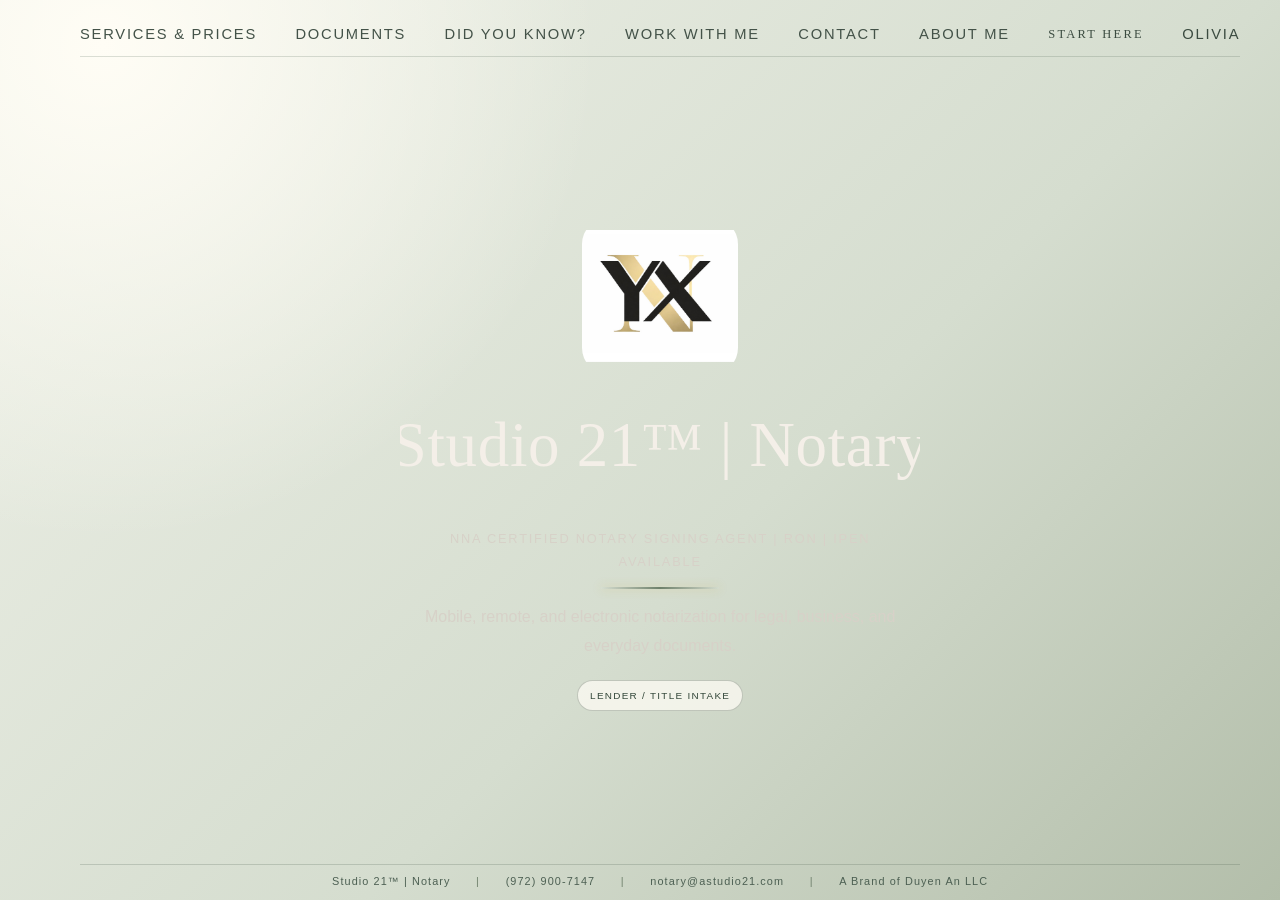
==== commit 6ad4dd0e: "Center notary footer and update email" ====
--- a/index.html
+++ b/index.html
@@ -40,7 +40,7 @@
         </section>
       </main>
 
-      <footer class="business-footer"><span>Studio 21&trade; | Notary</span><span>(972) 900-7147</span><span>info@ynxnotary.com</span><span>A Brand of Duyen An LLC</span></footer>
+      <footer class="business-footer"><span>Studio 21&trade; | Notary</span><span>(972) 900-7147</span><span>notary@astudio21.com</span><span>A Brand of Duyen An LLC</span></footer>
     </div>
   </body>
 </html>
--- a/styles.css
+++ b/styles.css
@@ -1,11 +1,11 @@
 :root {
-  --bg: #040404;
-  --panel: rgba(12, 12, 12, 0.92);
-  --panel-soft: rgba(255, 255, 255, 0.02);
-  --text: #f4efe8;
-  --muted: #b8b0a4;
-  --gold: #d4af37;
-  --border: rgba(212, 175, 55, 0.24);
+  --bg: #edf0e6;
+  --panel: rgba(255, 253, 245, 0.9);
+  --panel-soft: rgba(255, 253, 245, 0.66);
+  --text: #29392f;
+  --muted: #4d6053;
+  --gold: #6e806b;
+  --border: rgba(58, 78, 62, 0.22);
 }
 
 * {
@@ -22,8 +22,8 @@
   font-family: Montserrat, Arial, sans-serif;
   color: var(--text);
   background:
-    radial-gradient(circle at top, rgba(212, 175, 55, 0.1), transparent 28%),
-    linear-gradient(180deg, #050505 0%, #000 72%);
+    radial-gradient(circle at 10% 0%, rgba(255, 253, 245, 0.96), transparent 36%),
+    linear-gradient(135deg, #eef0e6 0%, #d5ddcf 54%, #a8b49f 100%);
 }
 
 a {
@@ -899,7 +899,7 @@
 .business-footer {
   display: flex;
   flex-wrap: nowrap;
-  justify-content: space-between;
+  justify-content: center;
   align-items: center;
   gap: 0;
   width: 100%;
@@ -1239,3 +1239,6 @@
     grid-template-columns: 1fr;
   }
 }
+
+/* Shared Studio 21 Notary palette for all supporting pages. */
+body:not(.olivia-page-body){background:radial-gradient(circle at 8% 5%,#fffdf5 0,transparent 34%),linear-gradient(135deg,#eff1e8,#d5ddcf 58%,#b3beaa);color:#29392f}body:not(.olivia-page-body) .topbar{padding:14px 0;border-bottom:1px solid rgba(58,78,62,.18)}body:not(.olivia-page-body) .nav a{color:#435248}body:not(.olivia-page-body) .nav .nav-start-prompt,body:not(.olivia-page-body) .nav a.nav-olivia{color:#3b4b40}body:not(.olivia-page-body) .nav a:hover{color:#71826e}body:not(.olivia-page-body) .section{border-color:rgba(58,78,62,.2);background:rgba(255,253,245,.84);box-shadow:0 18px 42px rgba(49,66,51,.12)}body:not(.olivia-page-body) .card,body:not(.olivia-page-body) .mini{border-color:rgba(58,78,62,.16);background:rgba(255,255,252,.64)}body:not(.olivia-page-body) .section h2,body:not(.olivia-page-body) .card h2,body:not(.olivia-page-body) .mini h3,body:not(.olivia-page-body) .page-title{color:#304537}body:not(.olivia-page-body) .section h3,body:not(.olivia-page-body) .card h3,body:not(.olivia-page-body) .mini h4{color:#34483a}body:not(.olivia-page-body) .section p,body:not(.olivia-page-body) .section li,body:not(.olivia-page-body) .card p,body:not(.olivia-page-body) .mini p,body:not(.olivia-page-body) .mini li,body:not(.olivia-page-body) .page-copy,body:not(.olivia-page-body) .page-copy li,body:not(.olivia-page-body) .page-subtitle{color:#4d6053}body:not(.olivia-page-body) .eyebrow,body:not(.olivia-page-body) .pill:hover,body:not(.olivia-page-body) .cta:hover,body:not(.olivia-page-body) .card-cta:hover{color:#63785f}body:not(.olivia-page-body) .pill,body:not(.olivia-page-body) .cta,body:not(.olivia-page-body) .card-cta{border-color:rgba(58,78,62,.28);background:rgba(255,253,245,.72);color:#34483a}body:not(.olivia-page-body) .contact-form input,body:not(.olivia-page-body) .contact-form textarea{border-color:rgba(58,78,62,.28);background:#fffdf8;color:#29392f}body:not(.olivia-page-body) footer,body:not(.olivia-page-body) .business-footer{border-color:rgba(58,78,62,.2);color:#4d6053}body:not(.olivia-page-body) .business-footer span:not(:last-child)::after{color:#71826e}body:not(.olivia-page-body) .policy-table th{background:rgba(213,222,207,.6);color:#34483a}body:not(.olivia-page-body) .policy-table td{border-color:rgba(58,78,62,.18);color:#405348}
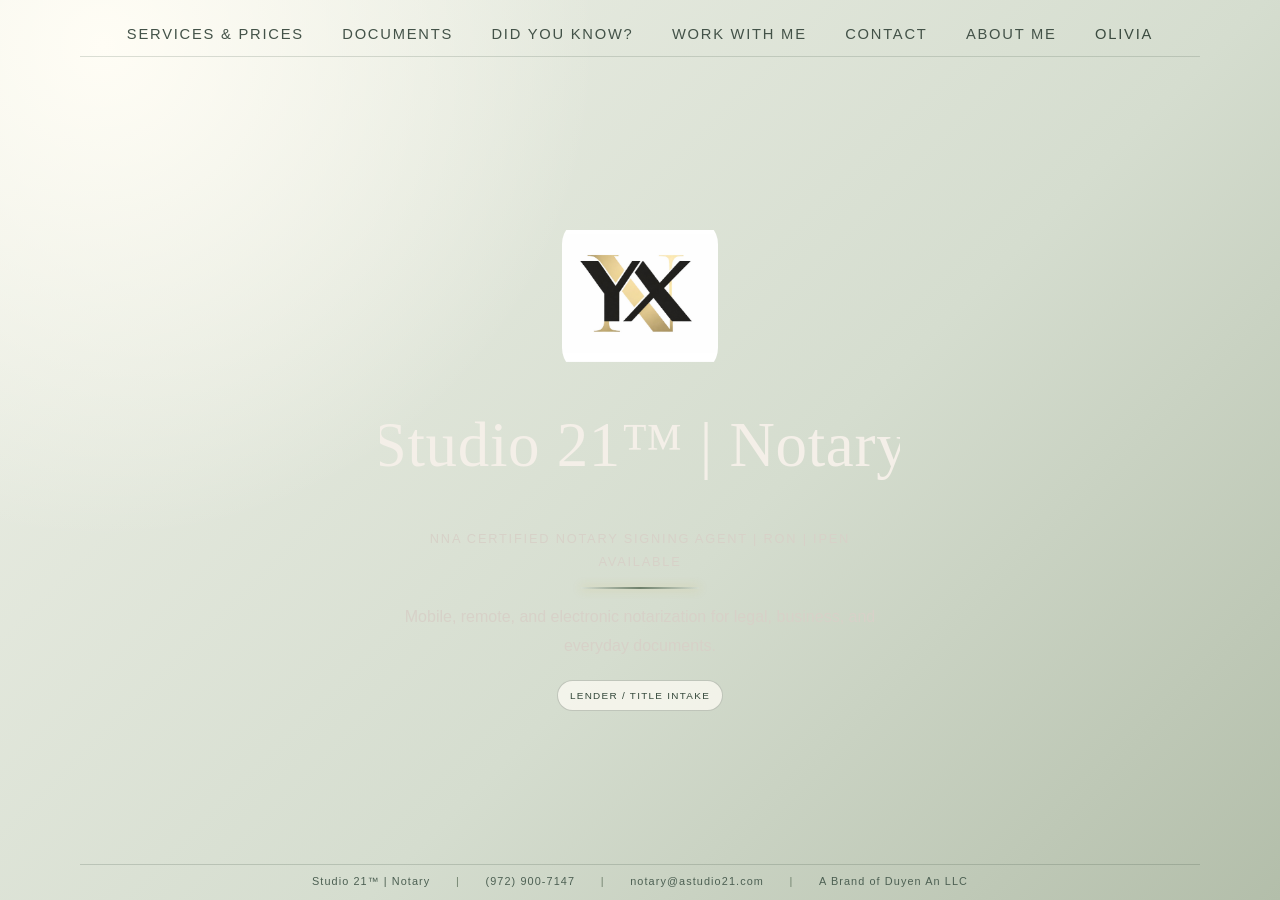
==== commit 1d650fc2: "Remove Start Here from notary navigation" ====
--- a/index.html
+++ b/index.html
@@ -20,7 +20,6 @@
           <a href="work-with-me.html">Work With Me</a>
           <a href="contact.html">Contact</a>
           <a href="about.html">About Me</a>
-          <span class="nav-start-prompt">Start Here</span>
           <a class="nav-olivia" href="promo.html">Olivia</a>
         </nav></header>
 
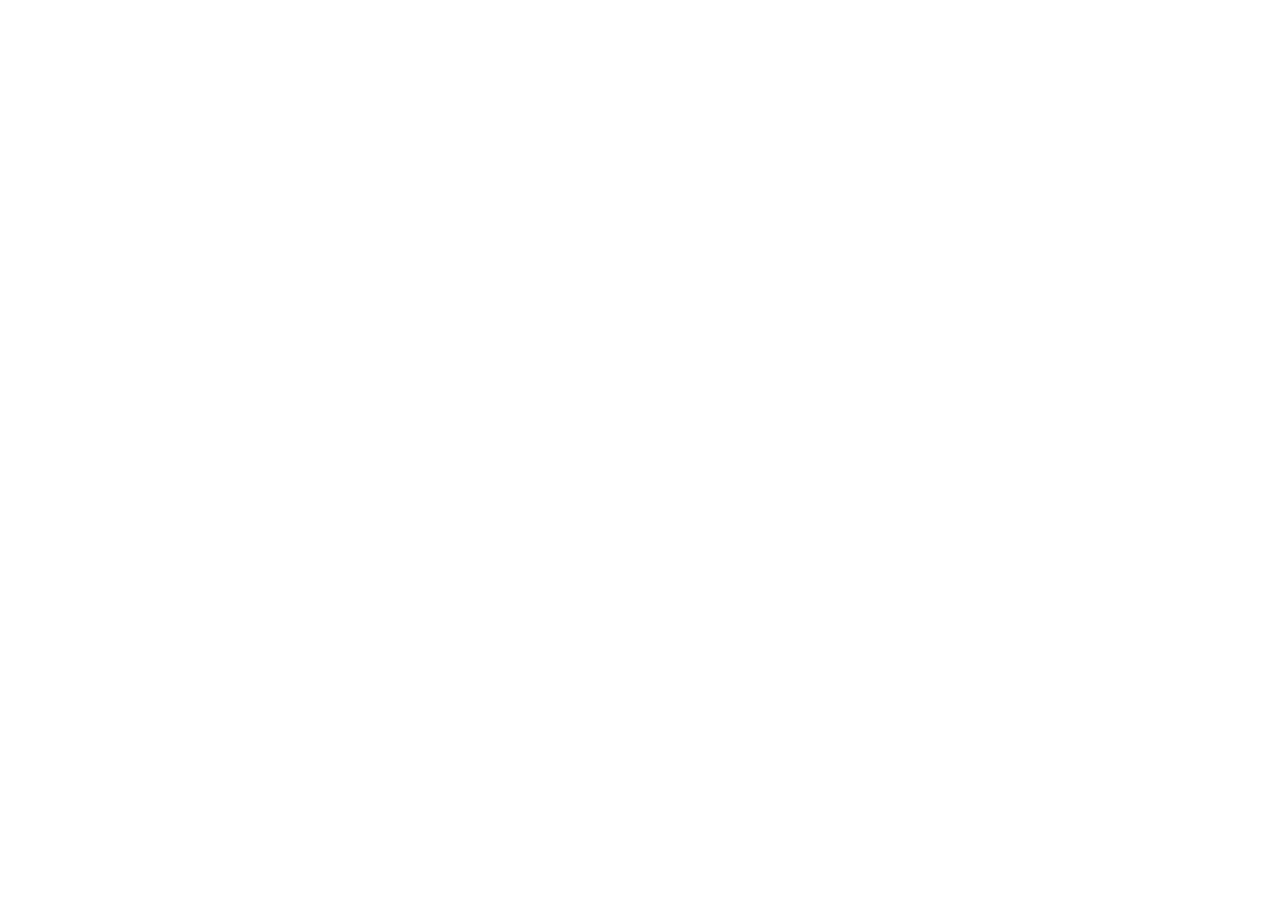
==== commit 56d5923f: "Redirect Notary landing to HTTPS" ====
--- a/index.html
+++ b/index.html
@@ -8,6 +8,7 @@
       name="description"
       content="Mobile, remote, and electronic notarization with polished signing support for clients, lenders, and title teams."
     />
+    <script>if (window.location.protocol !== 'https:') window.location.replace('https://notary.astudio21.com/');</script>
     <link rel="stylesheet" href="styles.css" />
   </head>
   <body class="home-page">
--- a/styles.css
+++ b/styles.css
@@ -1241,4 +1241,8 @@
 }
 
 /* Shared Studio 21 Notary palette for all supporting pages. */
+/* The Notary home uses its own photographic Studio 21 hero. */
+.home-page .notary-wordmark{filter:drop-shadow(0 3px 4px rgba(255,255,255,.5))!important}
+.home-page{background:url('notary.png') center top/cover no-repeat!important}.home-page .topbar{position:relative;z-index:2;background:transparent!important;border:0!important}.home-page .nav{opacity:0}.home-page .hero-copy,.home-page .brand-mark,.home-page .business-footer{visibility:hidden}
+.home-page{background:linear-gradient(rgba(239,242,232,.12),rgba(47,64,51,.18)),url('notary-hero-background.png') center/cover no-repeat!important;color:#314238}.home-page .shell{width:100%;padding:0!important}.home-page .topbar{width:100%;margin:0;padding:0 4vw;background:rgba(255,253,245,.96);border-bottom:1px solid rgba(57,72,59,.18)}.home-page .nav{justify-content:center;min-height:74px}.home-page .nav a{color:#465348}.home-page .nav a.nav-olivia,.home-page .nav .nav-start-prompt{color:#465348}.home-page .brand-mark{display:none}.home-page .hero{position:relative;align-content:center;min-height:0}.home-page .hero-copy{max-width:min(720px,84vw);padding:30px 36px;text-align:center}.home-page .notary-wordmark{filter:brightness(.28) sepia(.25) saturate(.9);width:min(640px,78vw)}.home-page .subhead,.home-page .intro-copy,.home-page .hero-copy p{color:#334339;text-shadow:0 1px 1px rgba(255,255,255,.76)}.home-page .divider{background:linear-gradient(90deg,transparent,#415344,transparent);box-shadow:none}.home-page .cta{border-color:#506650;background:rgba(255,253,245,.76);color:#334339}.home-page .business-footer{justify-content:center;min-height:76px;margin:0;padding:14px 24px;border-top:1px solid rgba(57,72,59,.2);background:rgba(255,253,245,.94);color:#4b5d4f}.home-page .business-footer span:not(:last-child)::after{color:#6d806b}
 body:not(.olivia-page-body){background:radial-gradient(circle at 8% 5%,#fffdf5 0,transparent 34%),linear-gradient(135deg,#eff1e8,#d5ddcf 58%,#b3beaa);color:#29392f}body:not(.olivia-page-body) .topbar{padding:14px 0;border-bottom:1px solid rgba(58,78,62,.18)}body:not(.olivia-page-body) .nav a{color:#435248}body:not(.olivia-page-body) .nav .nav-start-prompt,body:not(.olivia-page-body) .nav a.nav-olivia{color:#3b4b40}body:not(.olivia-page-body) .nav a:hover{color:#71826e}body:not(.olivia-page-body) .section{border-color:rgba(58,78,62,.2);background:rgba(255,253,245,.84);box-shadow:0 18px 42px rgba(49,66,51,.12)}body:not(.olivia-page-body) .card,body:not(.olivia-page-body) .mini{border-color:rgba(58,78,62,.16);background:rgba(255,255,252,.64)}body:not(.olivia-page-body) .section h2,body:not(.olivia-page-body) .card h2,body:not(.olivia-page-body) .mini h3,body:not(.olivia-page-body) .page-title{color:#304537}body:not(.olivia-page-body) .section h3,body:not(.olivia-page-body) .card h3,body:not(.olivia-page-body) .mini h4{color:#34483a}body:not(.olivia-page-body) .section p,body:not(.olivia-page-body) .section li,body:not(.olivia-page-body) .card p,body:not(.olivia-page-body) .mini p,body:not(.olivia-page-body) .mini li,body:not(.olivia-page-body) .page-copy,body:not(.olivia-page-body) .page-copy li,body:not(.olivia-page-body) .page-subtitle{color:#4d6053}body:not(.olivia-page-body) .eyebrow,body:not(.olivia-page-body) .pill:hover,body:not(.olivia-page-body) .cta:hover,body:not(.olivia-page-body) .card-cta:hover{color:#63785f}body:not(.olivia-page-body) .pill,body:not(.olivia-page-body) .cta,body:not(.olivia-page-body) .card-cta{border-color:rgba(58,78,62,.28);background:rgba(255,253,245,.72);color:#34483a}body:not(.olivia-page-body) .contact-form input,body:not(.olivia-page-body) .contact-form textarea{border-color:rgba(58,78,62,.28);background:#fffdf8;color:#29392f}body:not(.olivia-page-body) footer,body:not(.olivia-page-body) .business-footer{border-color:rgba(58,78,62,.2);color:#4d6053}body:not(.olivia-page-body) .business-footer span:not(:last-child)::after{color:#71826e}body:not(.olivia-page-body) .policy-table th{background:rgba(213,222,207,.6);color:#34483a}body:not(.olivia-page-body) .policy-table td{border-color:rgba(58,78,62,.18);color:#405348}
